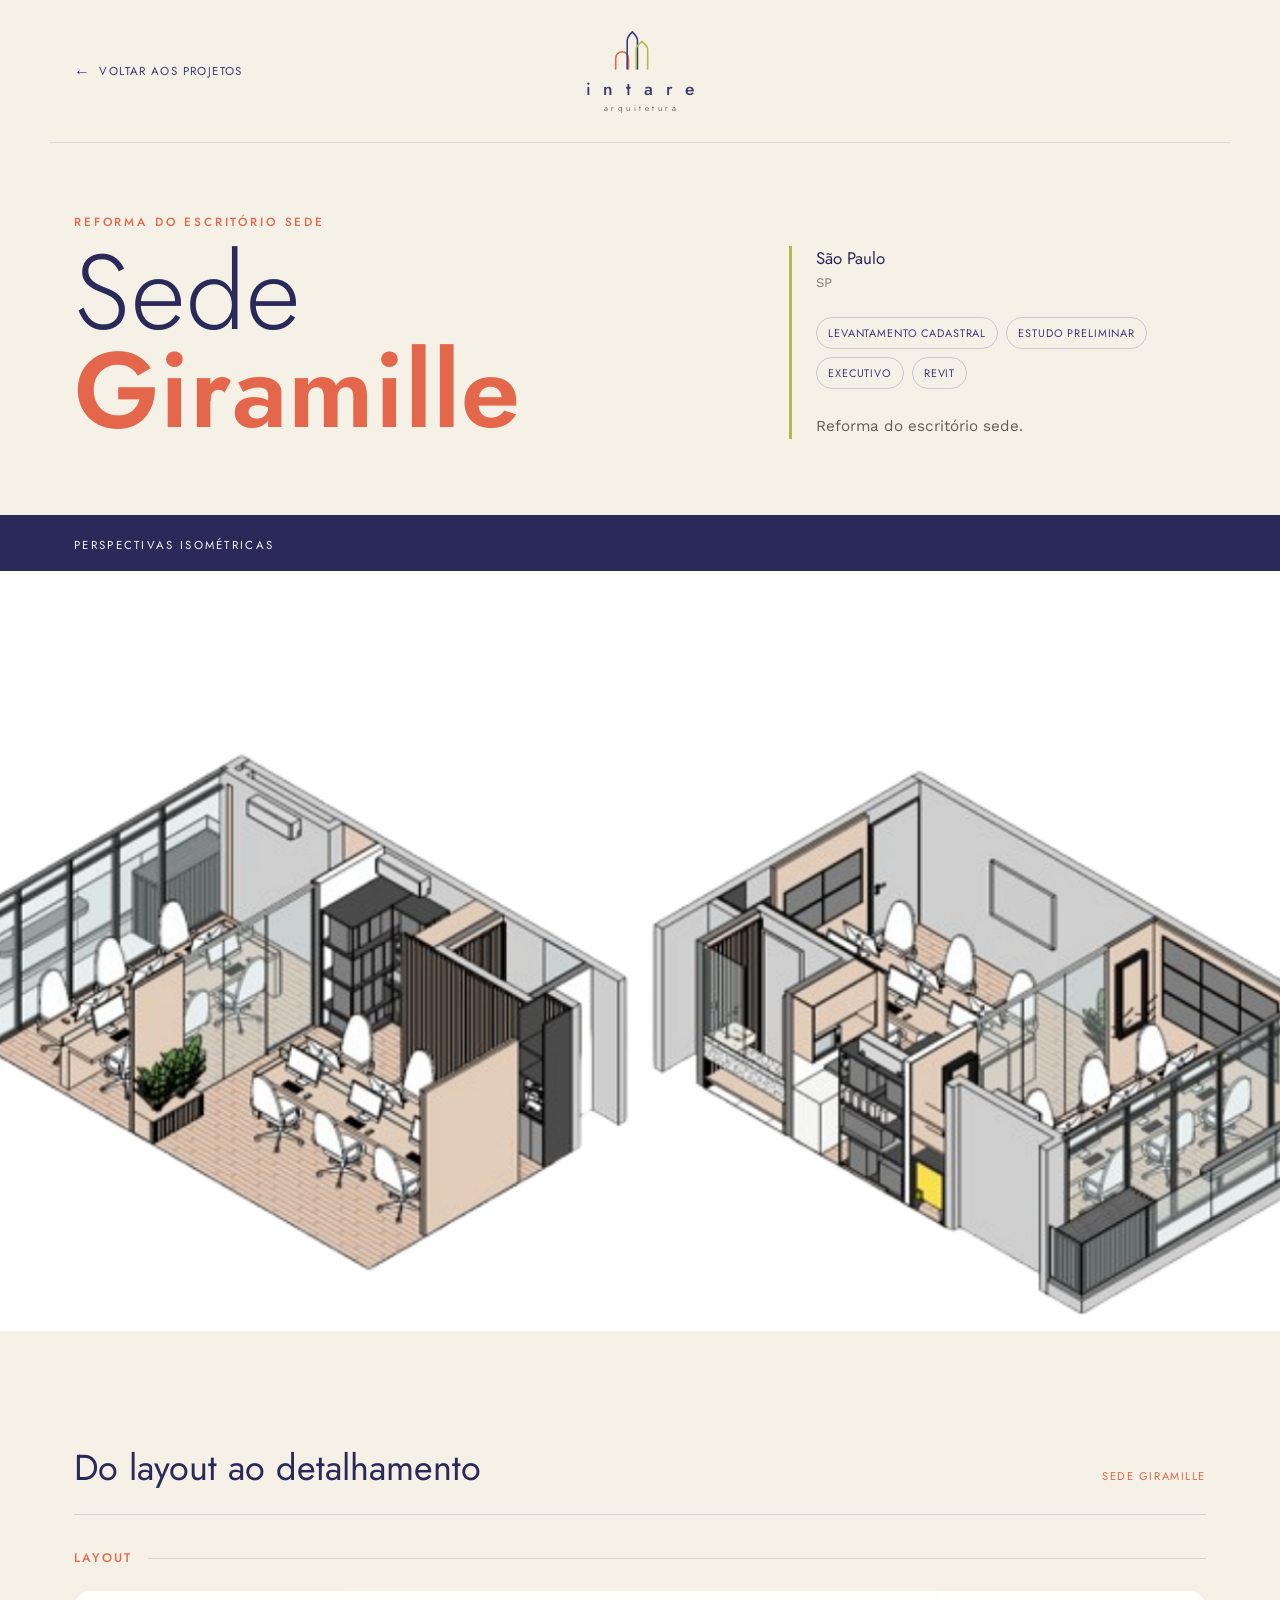
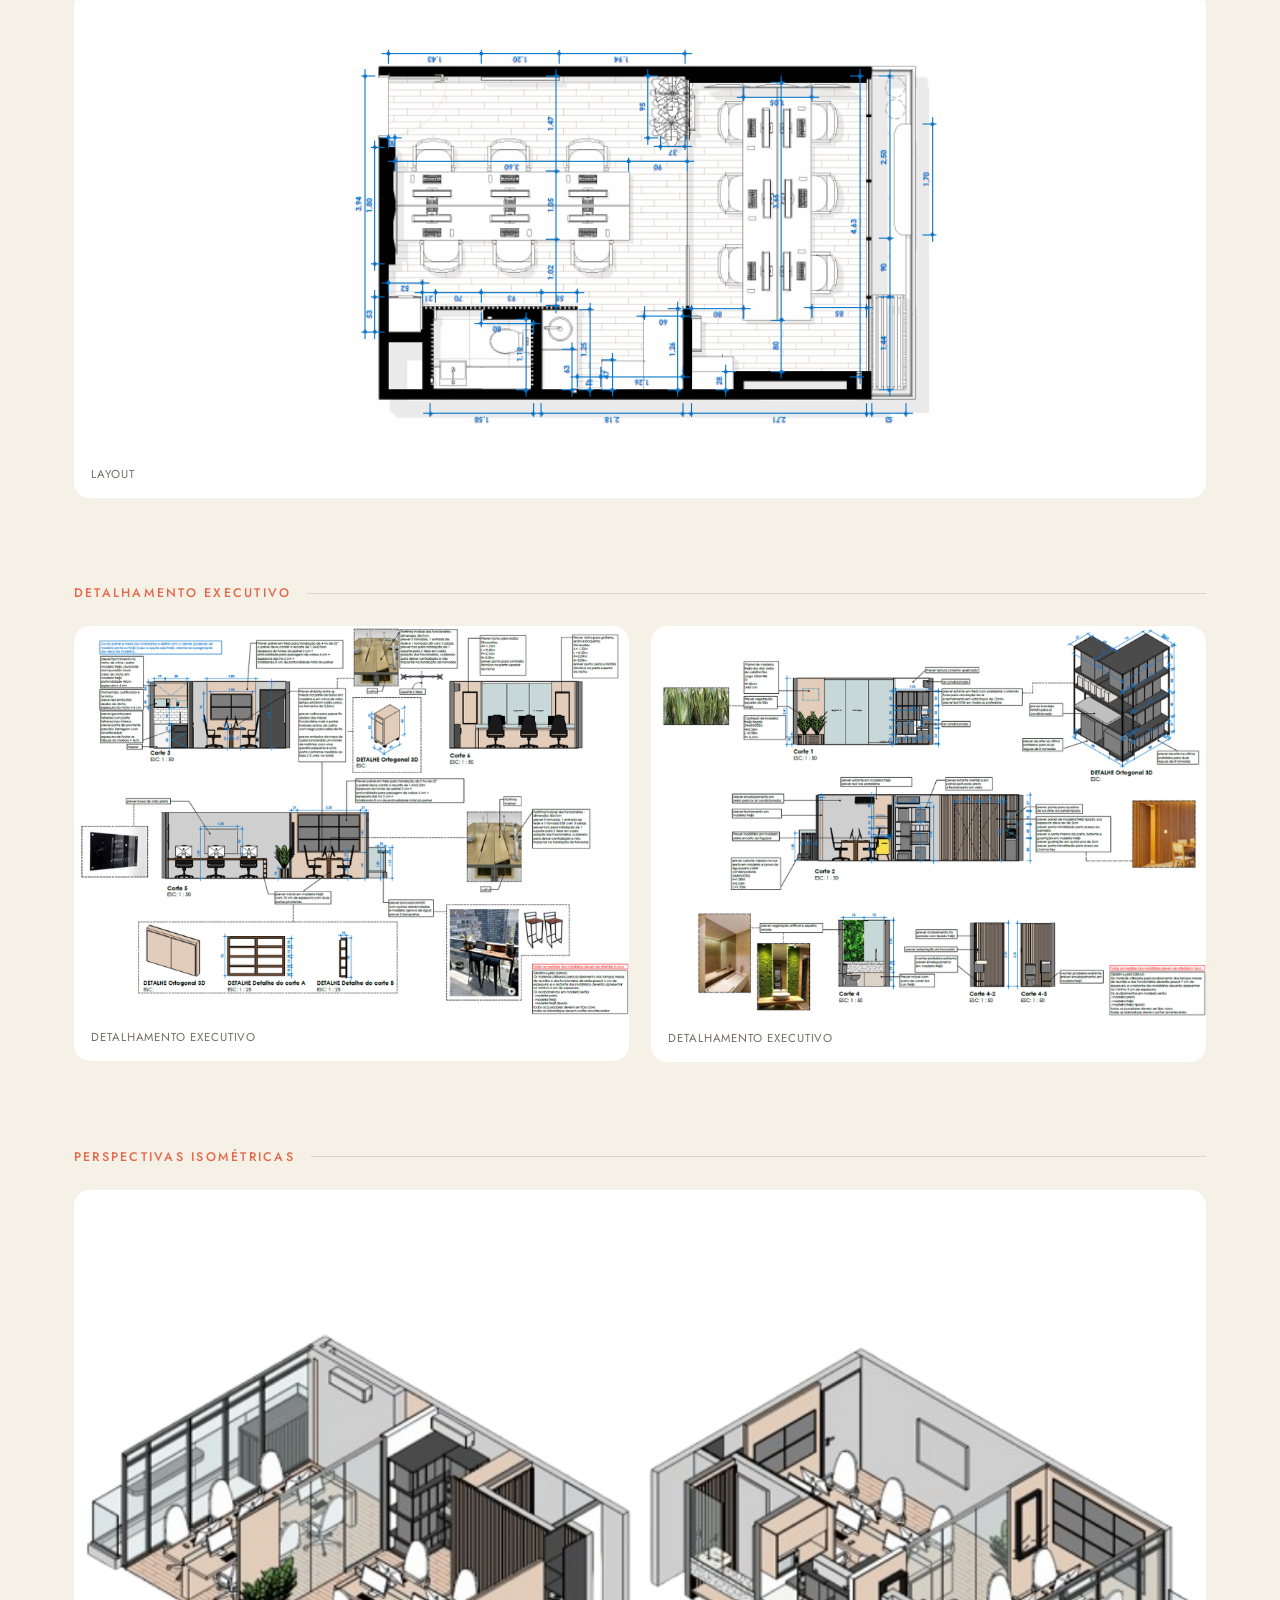
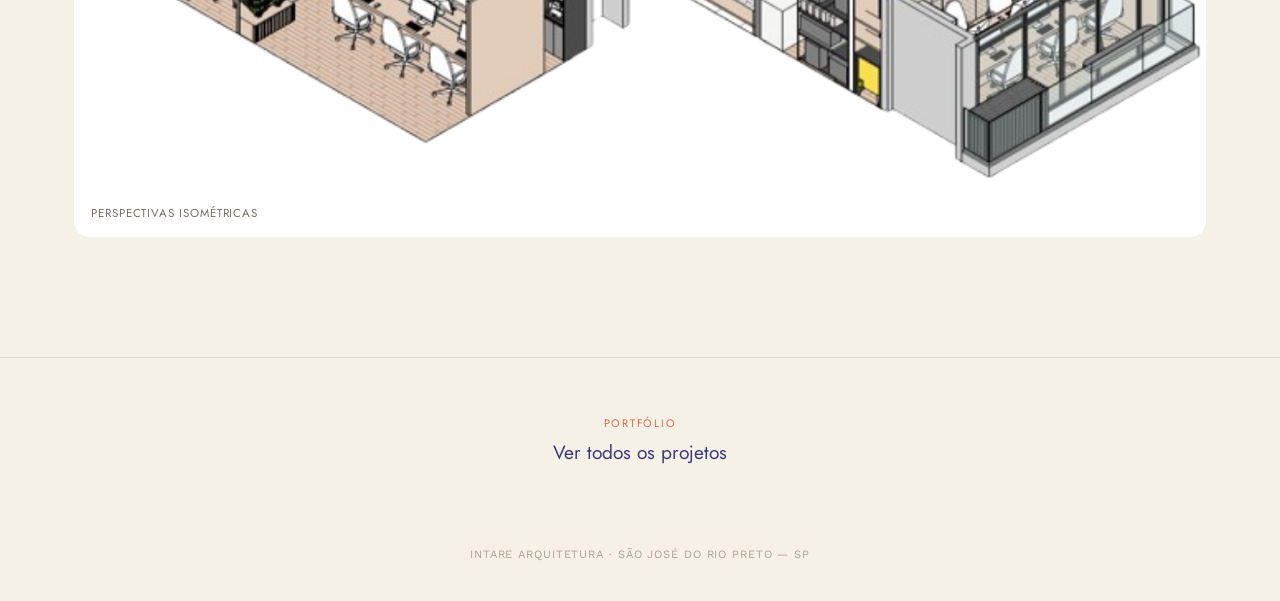
==== projetos/giramille.html @ 4d018067 "Add files via upload" ====
<!DOCTYPE html>
<html lang="pt-BR">
<head>
<meta charset="UTF-8">
<meta name="viewport" content="width=device-width, initial-scale=1.0">
<meta name="description" content="Reforma do escritório da Sede Giramille, em São Paulo, desenvolvida pela Intare Arquitetura.">
<title>Sede Giramille — Intare Arquitetura</title>
<link rel="preconnect" href="https://fonts.googleapis.com">
<link rel="preconnect" href="https://fonts.gstatic.com" crossorigin>
<link href="https://fonts.googleapis.com/css2?family=Jost:wght@300;400;500;600&family=Work+Sans:wght@300;400;500&display=swap" rel="stylesheet">
<link rel="stylesheet" href="../assets/css/lightbox.css">
<style>
  :root{--cream:#F6F1E7;--cream-2:#EFE8D9;--navy:#3B3A78;--navy-deep:#2A2959;--coral:#E4674B;--olive:#AEBB4E;--ink:#3A3630;}
  *{margin:0;padding:0;box-sizing:border-box;}
  html{scroll-behavior:smooth;}
  body{background:var(--cream);color:var(--ink);font-family:'Work Sans',sans-serif;overflow-x:hidden;}
  img{display:block;max-width:100%;}
  a{color:inherit;}
  @media(prefers-reduced-motion:reduce){*{scroll-behavior:auto!important;transition-duration:.01ms!important;animation-duration:.01ms!important;}}

  .site-header{max-width:1180px;margin:0 auto;padding:28px 24px;display:grid;grid-template-columns:1fr auto 1fr;align-items:center;gap:20px;}
  .back-link{justify-self:start;display:inline-flex;align-items:center;gap:8px;text-decoration:none;font-family:'Jost',sans-serif;font-size:.72rem;letter-spacing:.12em;text-transform:uppercase;color:var(--navy);}
  .back-link::before{content:"←";font-size:1rem;transition:transform .2s ease;}
  .back-link:hover::before{transform:translateX(-4px);}
  .brand{grid-column:2;display:flex;flex-direction:column;align-items:center;text-decoration:none;text-align:center;}
  .skyline{width:58px;height:48px;}
  .skyline path{fill:none;stroke-width:5;stroke-linecap:round;stroke-linejoin:round;}
  .wordmark{font-family:'Jost',sans-serif;font-size:1.1rem;font-weight:500;letter-spacing:.22em;color:var(--navy);margin-left:.22em;}
  .sub-word{font-family:'Jost',sans-serif;font-size:.52rem;font-weight:300;letter-spacing:.42em;color:var(--ink);margin-left:.42em;}

  .project-hero{max-width:1180px;margin:0 auto;padding:70px 24px 76px;display:grid;grid-template-columns:minmax(0,1.2fr) minmax(280px,.8fr);gap:clamp(42px,7vw,100px);align-items:end;border-top:1px solid rgba(59,58,120,.14);}
  .project-kicker{font-family:'Jost',sans-serif;font-size:.74rem;letter-spacing:.24em;text-transform:uppercase;color:var(--coral);font-weight:500;}
  h1{font-family:'Jost',sans-serif;font-size:clamp(3.2rem,8.3vw,7.2rem);font-weight:300;line-height:.92;color:var(--navy-deep);margin-top:14px;letter-spacing:.01em;}
  h1 em{font-style:normal;color:var(--coral);font-weight:600;}
  .project-summary{border-left:3px solid var(--olive);padding-left:24px;}
  .location{font-family:'Jost',sans-serif;color:var(--navy-deep);font-size:1.05rem;line-height:1.5;}
  .location span{display:block;color:#80786c;font-family:'Work Sans',sans-serif;font-size:.82rem;margin-top:2px;}
  .services{margin-top:24px;display:flex;flex-wrap:wrap;gap:8px;}
  .services span{font-family:'Jost',sans-serif;font-size:.68rem;letter-spacing:.08em;text-transform:uppercase;color:var(--navy);border:1px solid rgba(59,58,120,.22);border-radius:999px;padding:7px 11px;}
  .description{margin-top:24px;line-height:1.75;font-size:.95rem;color:#625c53;}

  .cover{width:100%;background:var(--navy-deep);}
  .cover-label{max-width:1180px;margin:0 auto;padding:22px 24px 18px;font-family:'Jost',sans-serif;font-size:.72rem;letter-spacing:.2em;text-transform:uppercase;color:var(--cream);}
  .cover img{width:100%;height:min(72vw,760px);object-fit:cover;object-position:center;}

  .gallery{max-width:1180px;margin:0 auto;padding:110px 24px 120px;}
  .gallery-head{display:flex;align-items:baseline;justify-content:space-between;gap:20px;border-bottom:1px solid rgba(59,58,120,.18);padding-bottom:20px;margin-bottom:34px;}
  .gallery-head h2{font-family:'Jost',sans-serif;font-size:clamp(1.7rem,4vw,2.25rem);font-weight:400;color:var(--navy-deep);}
  .gallery-head span{font-family:'Jost',sans-serif;font-size:.7rem;letter-spacing:.14em;text-transform:uppercase;color:var(--coral);}
  .gallery-section+.gallery-section{margin-top:86px;}
  .category-head{display:flex;align-items:center;gap:16px;margin-bottom:24px;}
  .category-head::after{content:"";height:1px;flex:1;background:rgba(59,58,120,.16);}
  .category-head h3{font-family:'Jost',sans-serif;font-size:.78rem;font-weight:500;letter-spacing:.18em;text-transform:uppercase;color:var(--coral);white-space:nowrap;}
  .gallery-grid{display:grid;grid-template-columns:repeat(2,minmax(0,1fr));gap:22px;align-items:start;}
  figure{background:var(--cream-2);border-radius:16px;overflow:hidden;}
  figure img{width:100%;height:auto;transition:transform .4s ease;}
  figure:hover img{transform:scale(1.012);}
  figure.featured{grid-column:1/-1;background:#fff;}
  figure.featured img{width:auto;max-width:100%;max-height:760px;margin:0 auto;}
  figcaption{padding:14px 17px 16px;background:#fff;font-family:'Jost',sans-serif;font-size:.72rem;letter-spacing:.08em;text-transform:uppercase;color:#746d62;}

  .next-project{border-top:1px solid rgba(59,58,120,.15);padding:54px 24px;text-align:center;}
  .next-project a{display:inline-flex;flex-direction:column;gap:7px;text-decoration:none;}
  .next-project span{font-family:'Jost',sans-serif;font-size:.68rem;letter-spacing:.16em;text-transform:uppercase;color:var(--coral);}
  .next-project strong{font-family:'Jost',sans-serif;font-size:1.2rem;font-weight:400;color:var(--navy);}
  footer{text-align:center;padding:28px 24px 40px;font-size:.7rem;letter-spacing:.08em;color:#aaa092;text-transform:uppercase;}

  @media(max-width:720px){
    .site-header{grid-template-columns:1fr auto;padding-top:20px;}
    .brand{grid-column:2;}
    .back-link{grid-column:1;grid-row:1;}
    .project-hero{grid-template-columns:1fr;padding-top:46px;gap:34px;}
    .project-summary{max-width:520px;}
    .cover img{height:72vw;min-height:320px;}
    .gallery{padding-top:78px;}
    .gallery-grid{grid-template-columns:1fr;}
    figure.featured{grid-column:auto;}
    .gallery-section+.gallery-section{margin-top:64px;}
  }
  @media(max-width:440px){.back-link{font-size:0;width:36px;}.back-link::before{font-size:1.25rem;}.skyline{width:48px;height:40px;}.wordmark{font-size:.95rem;}h1{font-size:3rem;}.gallery-head{align-items:flex-end;}}
</style>
</head>
<body>
  <header class="site-header">
    <a class="back-link" href="../index.html#projetos">Voltar aos projetos</a>
    <a class="brand" href="../index.html" aria-label="Intare Arquitetura — página inicial">
      <svg class="skyline" viewBox="0 0 180 150" xmlns="http://www.w3.org/2000/svg" aria-hidden="true">
        <path d="M14 128 V96 C14 84 22 74 34 74 C46 74 54 84 54 96 V128" stroke="#E4674B"/>
        <path d="M50 128 V38 C50 28 58 20 66 12 C74 20 82 28 82 38 V128" stroke="#3B3A78"/>
        <path d="M78 128 V66 C78 56 88 50 96 42 C104 50 114 56 114 66 V128" stroke="#AEBB4E"/>
      </svg>
      <span class="wordmark">i n t a r e</span>
      <span class="sub-word">arquitetura</span>
    </a>
  </header>

  <main>
    <section class="project-hero">
      <div>
        <p class="project-kicker">Reforma do escritório sede</p>
        <h1>Sede <em>Giramille</em></h1>
      </div>
      <div class="project-summary">
        <p class="location">São Paulo<span>SP</span></p>
        <div class="services" aria-label="Escopo do projeto">
          <span>Levantamento cadastral</span>
          <span>Estudo preliminar</span>
          <span>Executivo</span>
          <span>Revit</span>
        </div>
        <p class="description">Reforma do escritório sede.</p>
      </div>
    </section>

    <div class="cover">
      <p class="cover-label">Perspectivas isométricas</p>
      <img src="../assets/images/clientes/giramille/perspectivas-isometricas.png" alt="Perspectivas isométricas da reforma da Sede Giramille">
    </div>

    <section class="gallery" aria-labelledby="galeria-titulo">
      <div class="gallery-head">
        <h2 id="galeria-titulo">Do layout ao detalhamento</h2>
        <span>Sede Giramille</span>
      </div>

      <section class="gallery-section" aria-labelledby="layout-titulo">
        <div class="category-head"><h3 id="layout-titulo">Layout</h3></div>
        <div class="gallery-grid">
          <figure class="featured">
            <img src="../assets/images/clientes/giramille/layout.png" alt="Layout da reforma da Sede Giramille" loading="lazy">
            <figcaption>Layout</figcaption>
          </figure>
        </div>
      </section>

      <section class="gallery-section" aria-labelledby="detalhamento-titulo">
        <div class="category-head"><h3 id="detalhamento-titulo">Detalhamento executivo</h3></div>
        <div class="gallery-grid">
          <figure>
            <img src="../assets/images/clientes/giramille/detalhamento-executivo-01.png" alt="Prancha de detalhamento executivo da Sede Giramille" loading="lazy">
            <figcaption>Detalhamento executivo</figcaption>
          </figure>
          <figure>
            <img src="../assets/images/clientes/giramille/detalhamento-executivo-02.png" alt="Segunda prancha de detalhamento executivo da Sede Giramille" loading="lazy">
            <figcaption>Detalhamento executivo</figcaption>
          </figure>
        </div>
      </section>

      <section class="gallery-section" aria-labelledby="perspectivas-titulo">
        <div class="category-head"><h3 id="perspectivas-titulo">Perspectivas isométricas</h3></div>
        <div class="gallery-grid">
          <figure class="featured">
            <img src="../assets/images/clientes/giramille/perspectivas-isometricas.png" alt="Perspectivas isométricas da reforma da Sede Giramille" loading="lazy">
            <figcaption>Perspectivas isométricas</figcaption>
          </figure>
        </div>
      </section>
    </section>

    <nav class="next-project" aria-label="Navegação entre projetos">
      <a href="../index.html#projetos"><span>Portfólio</span><strong>Ver todos os projetos</strong></a>
    </nav>
  </main>
  <footer>Intare Arquitetura · São José do Rio Preto — SP</footer>
  <script src="../assets/js/lightbox.js"></script>
</body>
</html>
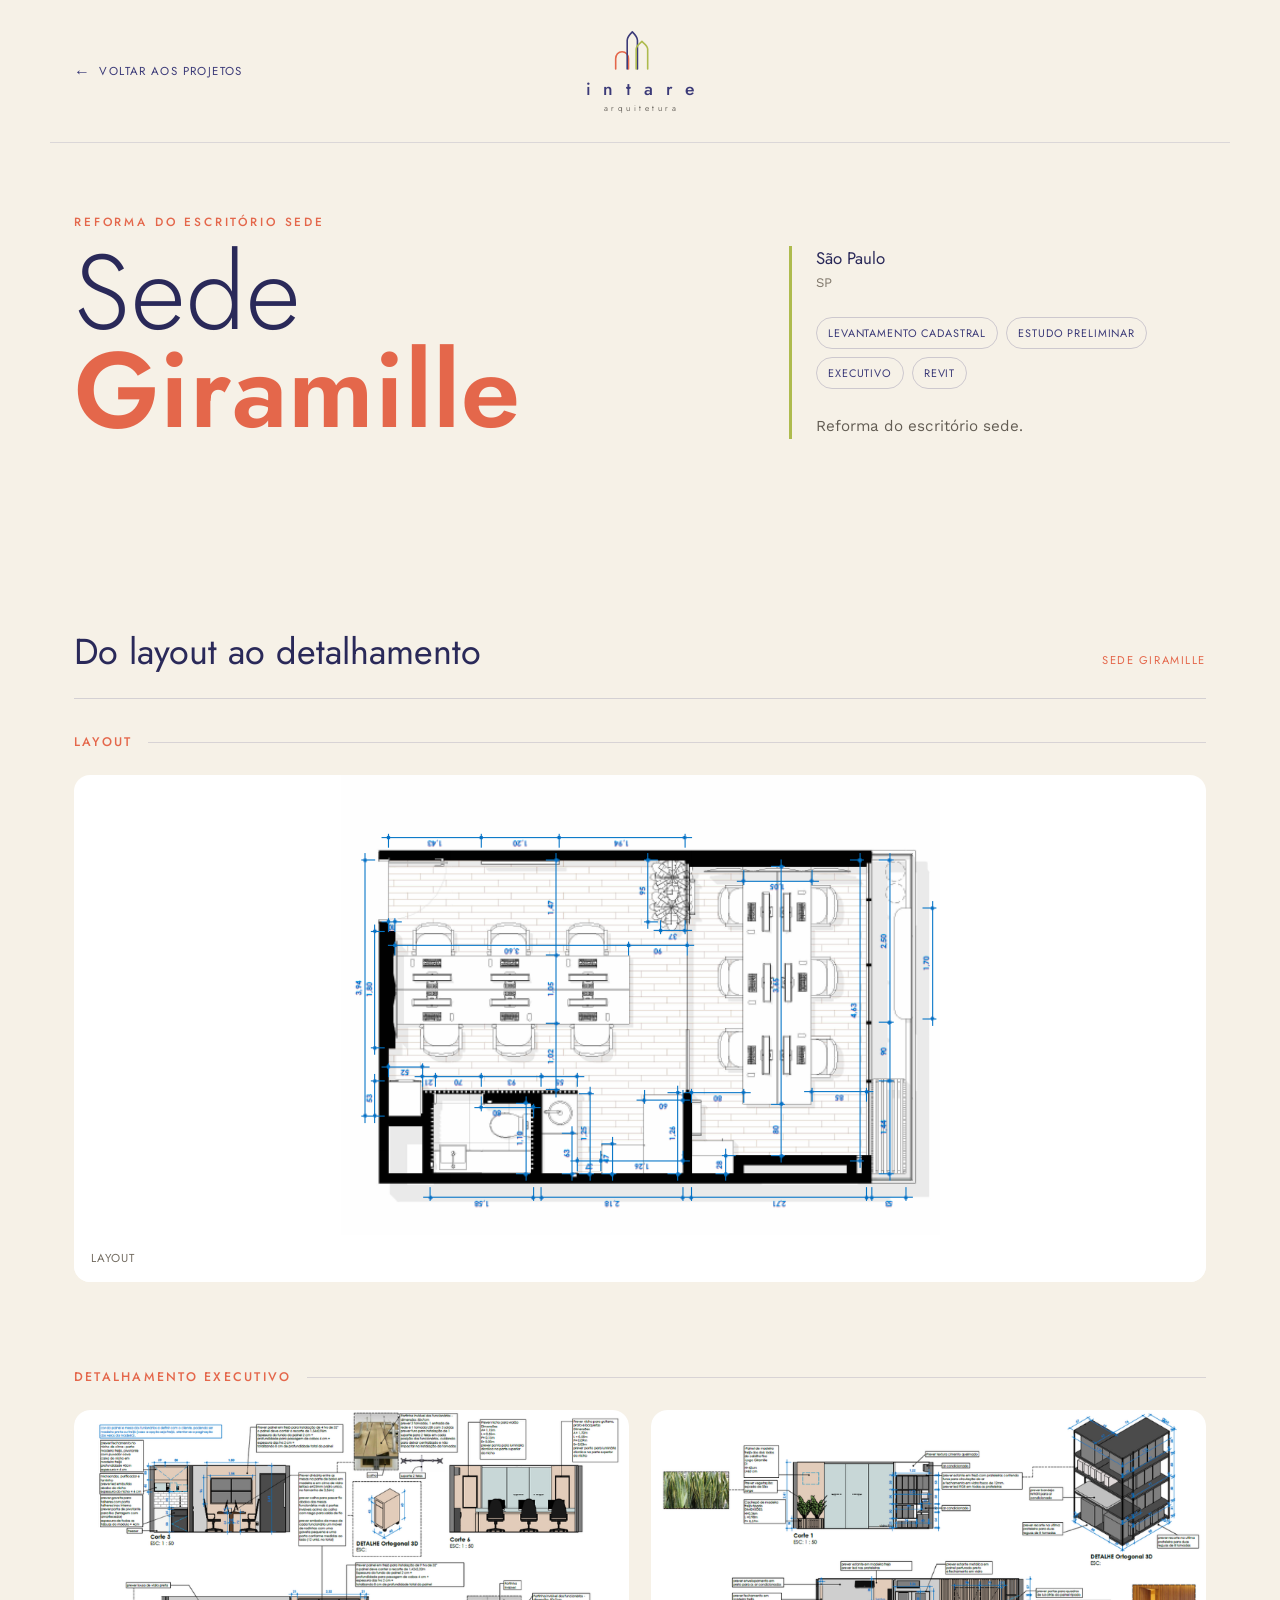
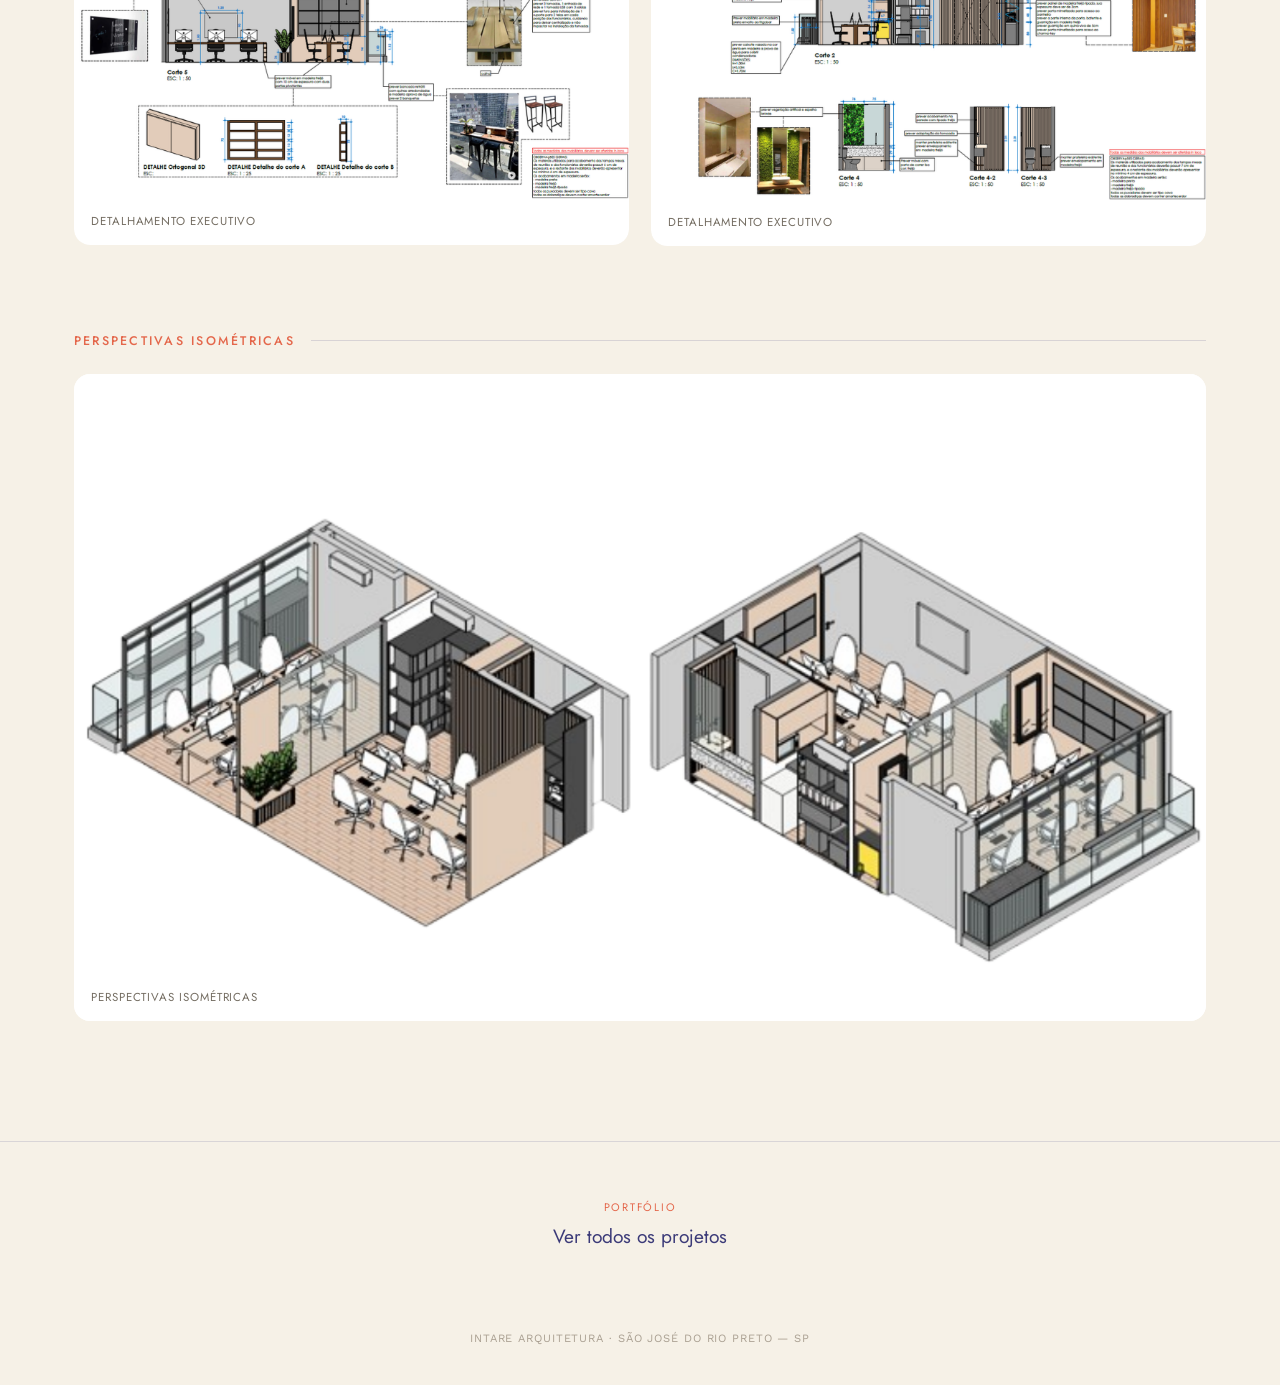
==== commit 56ba7256: "Remover capas e impedir indexação" ====
--- a/projetos/giramille.html
+++ b/projetos/giramille.html
@@ -1,168 +1,160 @@
-<!DOCTYPE html>
-<html lang="pt-BR">
-<head>
-<meta charset="UTF-8">
+<!DOCTYPE html>
+<html lang="pt-BR">
+<head>
+<meta charset="UTF-8">
 <meta name="viewport" content="width=device-width, initial-scale=1.0">
-<meta name="description" content="Reforma do escritório da Sede Giramille, em São Paulo, desenvolvida pela Intare Arquitetura.">
-<title>Sede Giramille — Intare Arquitetura</title>
-<link rel="preconnect" href="https://fonts.googleapis.com">
-<link rel="preconnect" href="https://fonts.gstatic.com" crossorigin>
-<link href="https://fonts.googleapis.com/css2?family=Jost:wght@300;400;500;600&family=Work+Sans:wght@300;400;500&display=swap" rel="stylesheet">
-<link rel="stylesheet" href="../assets/css/lightbox.css">
-<style>
-  :root{--cream:#F6F1E7;--cream-2:#EFE8D9;--navy:#3B3A78;--navy-deep:#2A2959;--coral:#E4674B;--olive:#AEBB4E;--ink:#3A3630;}
-  *{margin:0;padding:0;box-sizing:border-box;}
-  html{scroll-behavior:smooth;}
-  body{background:var(--cream);color:var(--ink);font-family:'Work Sans',sans-serif;overflow-x:hidden;}
-  img{display:block;max-width:100%;}
-  a{color:inherit;}
-  @media(prefers-reduced-motion:reduce){*{scroll-behavior:auto!important;transition-duration:.01ms!important;animation-duration:.01ms!important;}}
-
-  .site-header{max-width:1180px;margin:0 auto;padding:28px 24px;display:grid;grid-template-columns:1fr auto 1fr;align-items:center;gap:20px;}
-  .back-link{justify-self:start;display:inline-flex;align-items:center;gap:8px;text-decoration:none;font-family:'Jost',sans-serif;font-size:.72rem;letter-spacing:.12em;text-transform:uppercase;color:var(--navy);}
-  .back-link::before{content:"←";font-size:1rem;transition:transform .2s ease;}
-  .back-link:hover::before{transform:translateX(-4px);}
-  .brand{grid-column:2;display:flex;flex-direction:column;align-items:center;text-decoration:none;text-align:center;}
-  .skyline{width:58px;height:48px;}
-  .skyline path{fill:none;stroke-width:5;stroke-linecap:round;stroke-linejoin:round;}
-  .wordmark{font-family:'Jost',sans-serif;font-size:1.1rem;font-weight:500;letter-spacing:.22em;color:var(--navy);margin-left:.22em;}
-  .sub-word{font-family:'Jost',sans-serif;font-size:.52rem;font-weight:300;letter-spacing:.42em;color:var(--ink);margin-left:.42em;}
-
-  .project-hero{max-width:1180px;margin:0 auto;padding:70px 24px 76px;display:grid;grid-template-columns:minmax(0,1.2fr) minmax(280px,.8fr);gap:clamp(42px,7vw,100px);align-items:end;border-top:1px solid rgba(59,58,120,.14);}
-  .project-kicker{font-family:'Jost',sans-serif;font-size:.74rem;letter-spacing:.24em;text-transform:uppercase;color:var(--coral);font-weight:500;}
-  h1{font-family:'Jost',sans-serif;font-size:clamp(3.2rem,8.3vw,7.2rem);font-weight:300;line-height:.92;color:var(--navy-deep);margin-top:14px;letter-spacing:.01em;}
-  h1 em{font-style:normal;color:var(--coral);font-weight:600;}
-  .project-summary{border-left:3px solid var(--olive);padding-left:24px;}
-  .location{font-family:'Jost',sans-serif;color:var(--navy-deep);font-size:1.05rem;line-height:1.5;}
-  .location span{display:block;color:#80786c;font-family:'Work Sans',sans-serif;font-size:.82rem;margin-top:2px;}
-  .services{margin-top:24px;display:flex;flex-wrap:wrap;gap:8px;}
-  .services span{font-family:'Jost',sans-serif;font-size:.68rem;letter-spacing:.08em;text-transform:uppercase;color:var(--navy);border:1px solid rgba(59,58,120,.22);border-radius:999px;padding:7px 11px;}
-  .description{margin-top:24px;line-height:1.75;font-size:.95rem;color:#625c53;}
-
-  .cover{width:100%;background:var(--navy-deep);}
-  .cover-label{max-width:1180px;margin:0 auto;padding:22px 24px 18px;font-family:'Jost',sans-serif;font-size:.72rem;letter-spacing:.2em;text-transform:uppercase;color:var(--cream);}
-  .cover img{width:100%;height:min(72vw,760px);object-fit:cover;object-position:center;}
-
-  .gallery{max-width:1180px;margin:0 auto;padding:110px 24px 120px;}
-  .gallery-head{display:flex;align-items:baseline;justify-content:space-between;gap:20px;border-bottom:1px solid rgba(59,58,120,.18);padding-bottom:20px;margin-bottom:34px;}
-  .gallery-head h2{font-family:'Jost',sans-serif;font-size:clamp(1.7rem,4vw,2.25rem);font-weight:400;color:var(--navy-deep);}
-  .gallery-head span{font-family:'Jost',sans-serif;font-size:.7rem;letter-spacing:.14em;text-transform:uppercase;color:var(--coral);}
-  .gallery-section+.gallery-section{margin-top:86px;}
-  .category-head{display:flex;align-items:center;gap:16px;margin-bottom:24px;}
-  .category-head::after{content:"";height:1px;flex:1;background:rgba(59,58,120,.16);}
-  .category-head h3{font-family:'Jost',sans-serif;font-size:.78rem;font-weight:500;letter-spacing:.18em;text-transform:uppercase;color:var(--coral);white-space:nowrap;}
-  .gallery-grid{display:grid;grid-template-columns:repeat(2,minmax(0,1fr));gap:22px;align-items:start;}
-  figure{background:var(--cream-2);border-radius:16px;overflow:hidden;}
-  figure img{width:100%;height:auto;transition:transform .4s ease;}
-  figure:hover img{transform:scale(1.012);}
-  figure.featured{grid-column:1/-1;background:#fff;}
-  figure.featured img{width:auto;max-width:100%;max-height:760px;margin:0 auto;}
-  figcaption{padding:14px 17px 16px;background:#fff;font-family:'Jost',sans-serif;font-size:.72rem;letter-spacing:.08em;text-transform:uppercase;color:#746d62;}
-
-  .next-project{border-top:1px solid rgba(59,58,120,.15);padding:54px 24px;text-align:center;}
-  .next-project a{display:inline-flex;flex-direction:column;gap:7px;text-decoration:none;}
-  .next-project span{font-family:'Jost',sans-serif;font-size:.68rem;letter-spacing:.16em;text-transform:uppercase;color:var(--coral);}
-  .next-project strong{font-family:'Jost',sans-serif;font-size:1.2rem;font-weight:400;color:var(--navy);}
-  footer{text-align:center;padding:28px 24px 40px;font-size:.7rem;letter-spacing:.08em;color:#aaa092;text-transform:uppercase;}
-
-  @media(max-width:720px){
-    .site-header{grid-template-columns:1fr auto;padding-top:20px;}
-    .brand{grid-column:2;}
-    .back-link{grid-column:1;grid-row:1;}
-    .project-hero{grid-template-columns:1fr;padding-top:46px;gap:34px;}
-    .project-summary{max-width:520px;}
-    .cover img{height:72vw;min-height:320px;}
-    .gallery{padding-top:78px;}
-    .gallery-grid{grid-template-columns:1fr;}
-    figure.featured{grid-column:auto;}
-    .gallery-section+.gallery-section{margin-top:64px;}
-  }
-  @media(max-width:440px){.back-link{font-size:0;width:36px;}.back-link::before{font-size:1.25rem;}.skyline{width:48px;height:40px;}.wordmark{font-size:.95rem;}h1{font-size:3rem;}.gallery-head{align-items:flex-end;}}
-</style>
-</head>
-<body>
-  <header class="site-header">
-    <a class="back-link" href="../index.html#projetos">Voltar aos projetos</a>
-    <a class="brand" href="../index.html" aria-label="Intare Arquitetura — página inicial">
-      <svg class="skyline" viewBox="0 0 180 150" xmlns="http://www.w3.org/2000/svg" aria-hidden="true">
-        <path d="M14 128 V96 C14 84 22 74 34 74 C46 74 54 84 54 96 V128" stroke="#E4674B"/>
-        <path d="M50 128 V38 C50 28 58 20 66 12 C74 20 82 28 82 38 V128" stroke="#3B3A78"/>
-        <path d="M78 128 V66 C78 56 88 50 96 42 C104 50 114 56 114 66 V128" stroke="#AEBB4E"/>
-      </svg>
-      <span class="wordmark">i n t a r e</span>
-      <span class="sub-word">arquitetura</span>
-    </a>
-  </header>
-
-  <main>
-    <section class="project-hero">
-      <div>
-        <p class="project-kicker">Reforma do escritório sede</p>
-        <h1>Sede <em>Giramille</em></h1>
-      </div>
-      <div class="project-summary">
-        <p class="location">São Paulo<span>SP</span></p>
-        <div class="services" aria-label="Escopo do projeto">
-          <span>Levantamento cadastral</span>
-          <span>Estudo preliminar</span>
-          <span>Executivo</span>
-          <span>Revit</span>
-        </div>
-        <p class="description">Reforma do escritório sede.</p>
-      </div>
-    </section>
-
-    <div class="cover">
-      <p class="cover-label">Perspectivas isométricas</p>
-      <img src="../assets/images/clientes/giramille/perspectivas-isometricas.png" alt="Perspectivas isométricas da reforma da Sede Giramille">
-    </div>
-
-    <section class="gallery" aria-labelledby="galeria-titulo">
-      <div class="gallery-head">
-        <h2 id="galeria-titulo">Do layout ao detalhamento</h2>
-        <span>Sede Giramille</span>
-      </div>
-
-      <section class="gallery-section" aria-labelledby="layout-titulo">
-        <div class="category-head"><h3 id="layout-titulo">Layout</h3></div>
-        <div class="gallery-grid">
-          <figure class="featured">
-            <img src="../assets/images/clientes/giramille/layout.png" alt="Layout da reforma da Sede Giramille" loading="lazy">
-            <figcaption>Layout</figcaption>
-          </figure>
-        </div>
-      </section>
-
-      <section class="gallery-section" aria-labelledby="detalhamento-titulo">
-        <div class="category-head"><h3 id="detalhamento-titulo">Detalhamento executivo</h3></div>
-        <div class="gallery-grid">
-          <figure>
-            <img src="../assets/images/clientes/giramille/detalhamento-executivo-01.png" alt="Prancha de detalhamento executivo da Sede Giramille" loading="lazy">
-            <figcaption>Detalhamento executivo</figcaption>
-          </figure>
-          <figure>
-            <img src="../assets/images/clientes/giramille/detalhamento-executivo-02.png" alt="Segunda prancha de detalhamento executivo da Sede Giramille" loading="lazy">
-            <figcaption>Detalhamento executivo</figcaption>
-          </figure>
-        </div>
-      </section>
-
-      <section class="gallery-section" aria-labelledby="perspectivas-titulo">
-        <div class="category-head"><h3 id="perspectivas-titulo">Perspectivas isométricas</h3></div>
-        <div class="gallery-grid">
-          <figure class="featured">
-            <img src="../assets/images/clientes/giramille/perspectivas-isometricas.png" alt="Perspectivas isométricas da reforma da Sede Giramille" loading="lazy">
-            <figcaption>Perspectivas isométricas</figcaption>
-          </figure>
-        </div>
-      </section>
-    </section>
-
-    <nav class="next-project" aria-label="Navegação entre projetos">
-      <a href="../index.html#projetos"><span>Portfólio</span><strong>Ver todos os projetos</strong></a>
-    </nav>
-  </main>
-  <footer>Intare Arquitetura · São José do Rio Preto — SP</footer>
-  <script src="../assets/js/lightbox.js"></script>
-</body>
-</html>
+<meta name="robots" content="noindex, nofollow, noarchive, noimageindex, nosnippet">
+<meta name="description" content="Reforma do escritório da Sede Giramille, em São Paulo, desenvolvida pela Intare Arquitetura.">
+<title>Sede Giramille — Intare Arquitetura</title>
+<link rel="preconnect" href="https://fonts.googleapis.com">
+<link rel="preconnect" href="https://fonts.gstatic.com" crossorigin>
+<link href="https://fonts.googleapis.com/css2?family=Jost:wght@300;400;500;600&family=Work+Sans:wght@300;400;500&display=swap" rel="stylesheet">
+<link rel="stylesheet" href="../assets/css/lightbox.css">
+<style>
+  :root{--cream:#F6F1E7;--cream-2:#EFE8D9;--navy:#3B3A78;--navy-deep:#2A2959;--coral:#E4674B;--olive:#AEBB4E;--ink:#3A3630;}
+  *{margin:0;padding:0;box-sizing:border-box;}
+  html{scroll-behavior:smooth;}
+  body{background:var(--cream);color:var(--ink);font-family:'Work Sans',sans-serif;overflow-x:hidden;}
+  img{display:block;max-width:100%;}
+  a{color:inherit;}
+  @media(prefers-reduced-motion:reduce){*{scroll-behavior:auto!important;transition-duration:.01ms!important;animation-duration:.01ms!important;}}
+
+  .site-header{max-width:1180px;margin:0 auto;padding:28px 24px;display:grid;grid-template-columns:1fr auto 1fr;align-items:center;gap:20px;}
+  .back-link{justify-self:start;display:inline-flex;align-items:center;gap:8px;text-decoration:none;font-family:'Jost',sans-serif;font-size:.72rem;letter-spacing:.12em;text-transform:uppercase;color:var(--navy);}
+  .back-link::before{content:"←";font-size:1rem;transition:transform .2s ease;}
+  .back-link:hover::before{transform:translateX(-4px);}
+  .brand{grid-column:2;display:flex;flex-direction:column;align-items:center;text-decoration:none;text-align:center;}
+  .skyline{width:58px;height:48px;}
+  .skyline path{fill:none;stroke-width:5;stroke-linecap:round;stroke-linejoin:round;}
+  .wordmark{font-family:'Jost',sans-serif;font-size:1.1rem;font-weight:500;letter-spacing:.22em;color:var(--navy);margin-left:.22em;}
+  .sub-word{font-family:'Jost',sans-serif;font-size:.52rem;font-weight:300;letter-spacing:.42em;color:var(--ink);margin-left:.42em;}
+
+  .project-hero{max-width:1180px;margin:0 auto;padding:70px 24px 76px;display:grid;grid-template-columns:minmax(0,1.2fr) minmax(280px,.8fr);gap:clamp(42px,7vw,100px);align-items:end;border-top:1px solid rgba(59,58,120,.14);}
+  .project-kicker{font-family:'Jost',sans-serif;font-size:.74rem;letter-spacing:.24em;text-transform:uppercase;color:var(--coral);font-weight:500;}
+  h1{font-family:'Jost',sans-serif;font-size:clamp(3.2rem,8.3vw,7.2rem);font-weight:300;line-height:.92;color:var(--navy-deep);margin-top:14px;letter-spacing:.01em;}
+  h1 em{font-style:normal;color:var(--coral);font-weight:600;}
+  .project-summary{border-left:3px solid var(--olive);padding-left:24px;}
+  .location{font-family:'Jost',sans-serif;color:var(--navy-deep);font-size:1.05rem;line-height:1.5;}
+  .location span{display:block;color:#80786c;font-family:'Work Sans',sans-serif;font-size:.82rem;margin-top:2px;}
+  .services{margin-top:24px;display:flex;flex-wrap:wrap;gap:8px;}
+  .services span{font-family:'Jost',sans-serif;font-size:.68rem;letter-spacing:.08em;text-transform:uppercase;color:var(--navy);border:1px solid rgba(59,58,120,.22);border-radius:999px;padding:7px 11px;}
+  .description{margin-top:24px;line-height:1.75;font-size:.95rem;color:#625c53;}
+
+
+  .gallery{max-width:1180px;margin:0 auto;padding:110px 24px 120px;}
+  .gallery-head{display:flex;align-items:baseline;justify-content:space-between;gap:20px;border-bottom:1px solid rgba(59,58,120,.18);padding-bottom:20px;margin-bottom:34px;}
+  .gallery-head h2{font-family:'Jost',sans-serif;font-size:clamp(1.7rem,4vw,2.25rem);font-weight:400;color:var(--navy-deep);}
+  .gallery-head span{font-family:'Jost',sans-serif;font-size:.7rem;letter-spacing:.14em;text-transform:uppercase;color:var(--coral);}
+  .gallery-section+.gallery-section{margin-top:86px;}
+  .category-head{display:flex;align-items:center;gap:16px;margin-bottom:24px;}
+  .category-head::after{content:"";height:1px;flex:1;background:rgba(59,58,120,.16);}
+  .category-head h3{font-family:'Jost',sans-serif;font-size:.78rem;font-weight:500;letter-spacing:.18em;text-transform:uppercase;color:var(--coral);white-space:nowrap;}
+  .gallery-grid{display:grid;grid-template-columns:repeat(2,minmax(0,1fr));gap:22px;align-items:start;}
+  figure{background:var(--cream-2);border-radius:16px;overflow:hidden;}
+  figure img{width:100%;height:auto;transition:transform .4s ease;}
+  figure:hover img{transform:scale(1.012);}
+  figure.featured{grid-column:1/-1;background:#fff;}
+  figure.featured img{width:auto;max-width:100%;max-height:760px;margin:0 auto;}
+  figcaption{padding:14px 17px 16px;background:#fff;font-family:'Jost',sans-serif;font-size:.72rem;letter-spacing:.08em;text-transform:uppercase;color:#746d62;}
+
+  .next-project{border-top:1px solid rgba(59,58,120,.15);padding:54px 24px;text-align:center;}
+  .next-project a{display:inline-flex;flex-direction:column;gap:7px;text-decoration:none;}
+  .next-project span{font-family:'Jost',sans-serif;font-size:.68rem;letter-spacing:.16em;text-transform:uppercase;color:var(--coral);}
+  .next-project strong{font-family:'Jost',sans-serif;font-size:1.2rem;font-weight:400;color:var(--navy);}
+  footer{text-align:center;padding:28px 24px 40px;font-size:.7rem;letter-spacing:.08em;color:#aaa092;text-transform:uppercase;}
+
+  @media(max-width:720px){
+    .site-header{grid-template-columns:1fr auto;padding-top:20px;}
+    .brand{grid-column:2;}
+    .back-link{grid-column:1;grid-row:1;}
+    .project-hero{grid-template-columns:1fr;padding-top:46px;gap:34px;}
+    .project-summary{max-width:520px;}
+    .gallery{padding-top:78px;}
+    .gallery-grid{grid-template-columns:1fr;}
+    figure.featured{grid-column:auto;}
+    .gallery-section+.gallery-section{margin-top:64px;}
+  }
+  @media(max-width:440px){.back-link{font-size:0;width:36px;}.back-link::before{font-size:1.25rem;}.skyline{width:48px;height:40px;}.wordmark{font-size:.95rem;}h1{font-size:3rem;}.gallery-head{align-items:flex-end;}}
+</style>
+</head>
+<body>
+  <header class="site-header">
+    <a class="back-link" href="../index.html#projetos">Voltar aos projetos</a>
+    <a class="brand" href="../index.html" aria-label="Intare Arquitetura — página inicial">
+      <svg class="skyline" viewBox="0 0 180 150" xmlns="http://www.w3.org/2000/svg" aria-hidden="true">
+        <path d="M14 128 V96 C14 84 22 74 34 74 C46 74 54 84 54 96 V128" stroke="#E4674B"/>
+        <path d="M50 128 V38 C50 28 58 20 66 12 C74 20 82 28 82 38 V128" stroke="#3B3A78"/>
+        <path d="M78 128 V66 C78 56 88 50 96 42 C104 50 114 56 114 66 V128" stroke="#AEBB4E"/>
+      </svg>
+      <span class="wordmark">i n t a r e</span>
+      <span class="sub-word">arquitetura</span>
+    </a>
+  </header>
+
+  <main>
+    <section class="project-hero">
+      <div>
+        <p class="project-kicker">Reforma do escritório sede</p>
+        <h1>Sede <em>Giramille</em></h1>
+      </div>
+      <div class="project-summary">
+        <p class="location">São Paulo<span>SP</span></p>
+        <div class="services" aria-label="Escopo do projeto">
+          <span>Levantamento cadastral</span>
+          <span>Estudo preliminar</span>
+          <span>Executivo</span>
+          <span>Revit</span>
+        </div>
+        <p class="description">Reforma do escritório sede.</p>
+      </div>
+    </section>
+
+    <section class="gallery" aria-labelledby="galeria-titulo">
+      <div class="gallery-head">
+        <h2 id="galeria-titulo">Do layout ao detalhamento</h2>
+        <span>Sede Giramille</span>
+      </div>
+
+      <section class="gallery-section" aria-labelledby="layout-titulo">
+        <div class="category-head"><h3 id="layout-titulo">Layout</h3></div>
+        <div class="gallery-grid">
+          <figure class="featured">
+            <img src="../assets/images/clientes/giramille/layout.png" alt="Layout da reforma da Sede Giramille" loading="lazy">
+            <figcaption>Layout</figcaption>
+          </figure>
+        </div>
+      </section>
+
+      <section class="gallery-section" aria-labelledby="detalhamento-titulo">
+        <div class="category-head"><h3 id="detalhamento-titulo">Detalhamento executivo</h3></div>
+        <div class="gallery-grid">
+          <figure>
+            <img src="../assets/images/clientes/giramille/detalhamento-executivo-01.png" alt="Prancha de detalhamento executivo da Sede Giramille" loading="lazy">
+            <figcaption>Detalhamento executivo</figcaption>
+          </figure>
+          <figure>
+            <img src="../assets/images/clientes/giramille/detalhamento-executivo-02.png" alt="Segunda prancha de detalhamento executivo da Sede Giramille" loading="lazy">
+            <figcaption>Detalhamento executivo</figcaption>
+          </figure>
+        </div>
+      </section>
+
+      <section class="gallery-section" aria-labelledby="perspectivas-titulo">
+        <div class="category-head"><h3 id="perspectivas-titulo">Perspectivas isométricas</h3></div>
+        <div class="gallery-grid">
+          <figure class="featured">
+            <img src="../assets/images/clientes/giramille/perspectivas-isometricas.png" alt="Perspectivas isométricas da reforma da Sede Giramille" loading="lazy">
+            <figcaption>Perspectivas isométricas</figcaption>
+          </figure>
+        </div>
+      </section>
+    </section>
+
+    <nav class="next-project" aria-label="Navegação entre projetos">
+      <a href="../index.html#projetos"><span>Portfólio</span><strong>Ver todos os projetos</strong></a>
+    </nav>
+  </main>
+  <footer>Intare Arquitetura · São José do Rio Preto — SP</footer>
+  <script src="../assets/js/lightbox.js"></script>
+</body>
+</html>
